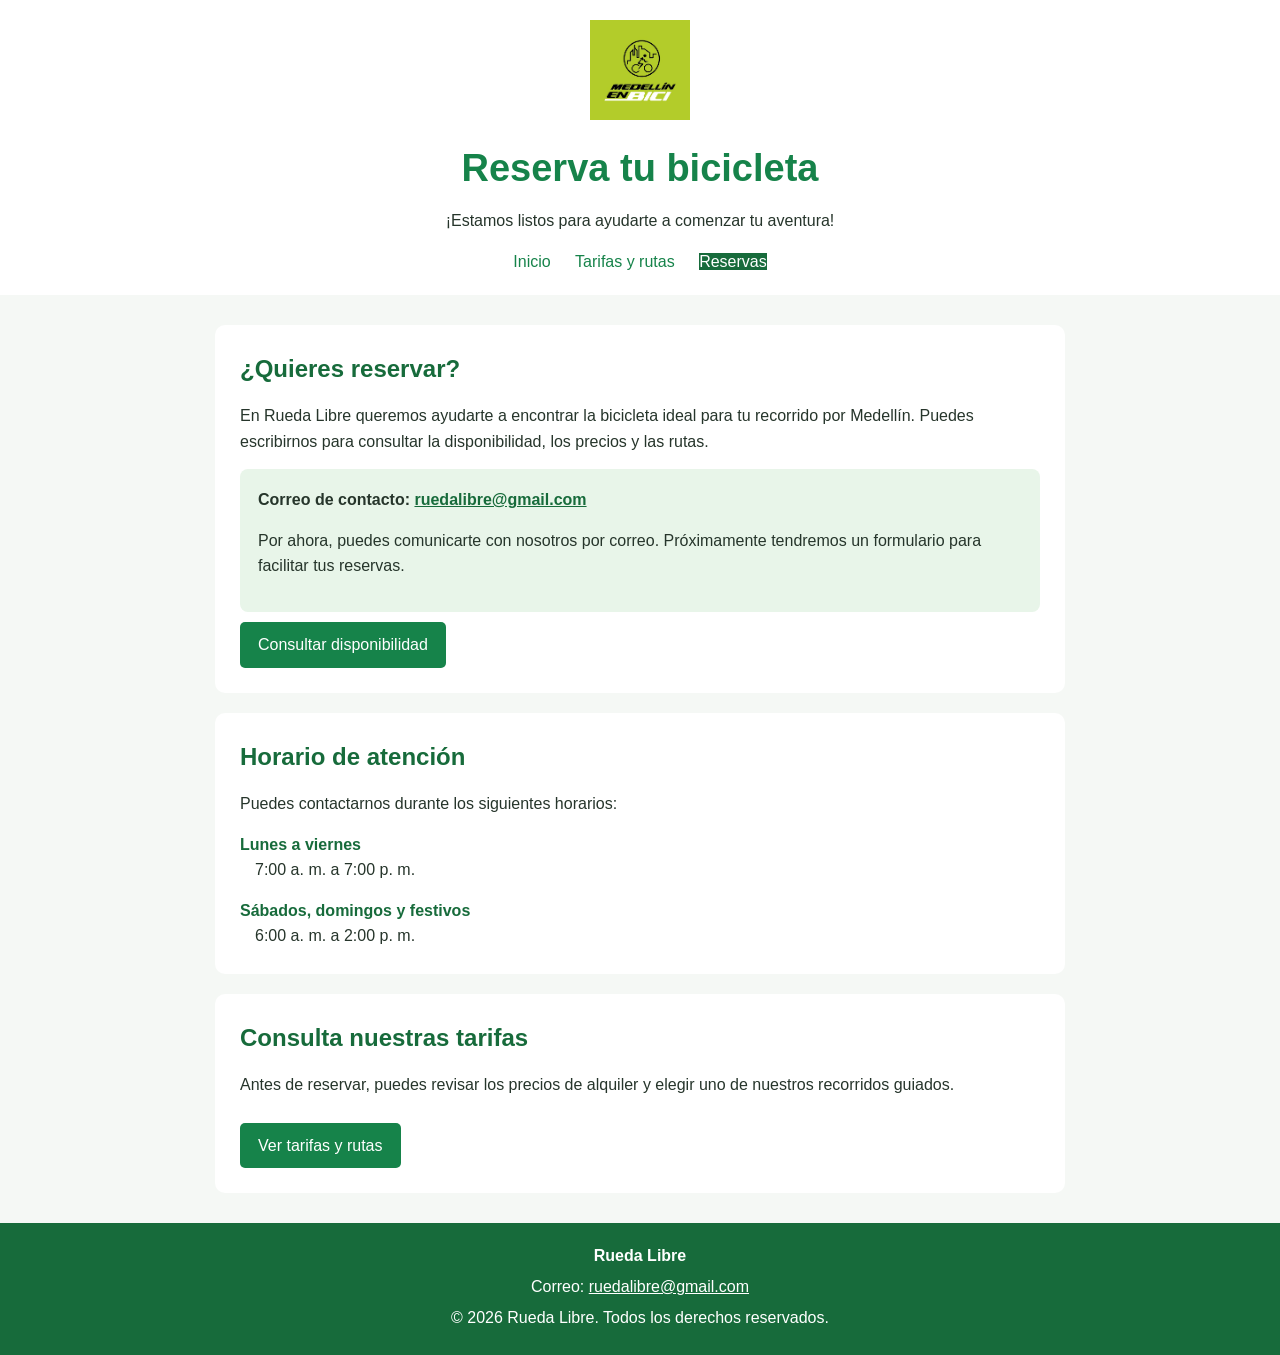
==== reservas.html @ 2fe19bf7 "Día 2 y 3" ====
<!DOCTYPE html>
<html lang="es">

<head>
    <meta charset="UTF-8">
    <meta name="viewport" content="width=device-width, initial-scale=1.0">

    <meta name="description"
        content="Consulta cómo contactar a Rueda Libre y nuestros horarios de atención para reservar una bicicleta en Medellín.">
    <link rel="stylesheet" href="css/styles.css">

    <title>Reservas | Rueda Libre</title>

</head>

<body>

    <header>
        <a href="../index.html">
            <img src="../img/logo.png"
                alt="Logo de Rueda Libre">
        </a>

        <h1>Reserva tu bicicleta</h1>

        <p>¡Estamos listos para ayudarte a comenzar tu aventura!</p>

        <nav>
            <a href="../index.html">Inicio</a>
            <a href="tarifas.html">Tarifas y rutas</a>
            <a href="reservas.html" class="reservas">Reservas</a>
        </nav>
    </header>

    <main class="pagina-reservas">

        <section>
            <h2>¿Quieres reservar?</h2>

            <p>
                En Rueda Libre queremos ayudarte a encontrar la bicicleta
                ideal para tu recorrido por Medellín. Puedes escribirnos
                para consultar la disponibilidad, los precios y las rutas.
            </p>

            <address class="contacto">
                <p>
                    <strong>Correo de contacto:</strong>
                    <a href="mailto:ruedalibre@gmail.com">
                        ruedalibre@gmail.com
                    </a>
                </p>

                <p>
                    Por ahora, puedes comunicarte con nosotros por correo.
                    Próximamente tendremos un formulario para facilitar
                    tus reservas.
                </p>
            </address>

            <a class="boton" href="mailto:ruedalibre@gmail.com">
                Consultar disponibilidad
            </a>
        </section>

        <section>
            <h2>Horario de atención</h2>

            <p>
                Puedes contactarnos durante los siguientes horarios:
            </p>

            <dl>
                <dt>Lunes a viernes</dt>
                <dd>7:00 a. m. a 7:00 p. m.</dd>

                <dt>Sábados, domingos y festivos</dt>
                <dd>6:00 a. m. a 2:00 p. m.</dd>
            </dl>
        </section>

        <section>
            <h2>Consulta nuestras tarifas</h2>

            <p>
                Antes de reservar, puedes revisar los precios de alquiler
                y elegir uno de nuestros recorridos guiados.
            </p>

            <a class="boton" href="tarifas.html">
                Ver tarifas y rutas
            </a>
        </section>

    </main>

    <footer>
        <p><strong>Rueda Libre</strong></p>

        <p>
            Correo:
            <a href="mailto:ruedalibre@gmail.com">
                ruedalibre@gmail.com
            </a>
        </p>

        <p>© 2026 Rueda Libre. Todos los derechos reservados.</p>
    </footer>

</body>

</html>
---- css/styles.css ----
/* =========================
   ESTILOS GENERALES
========================= */

* {
    margin: 0;
    padding: 0;
    box-sizing: border-box;
}

body {
    font-family: Arial, sans-serif;
    background-color: #f5f8f5;
    color: #26352b;
    line-height: 1.6;
}

/* Encabezado */

header {
    background-color: #ffffff;
    text-align: center;
    padding: 20px;
}

header img {
    width: 100px;
    height: auto;
}

header h1 {
    color: #16834a;
    font-size: 38px;
    margin: 10px 0;
}

/* Navegación */

nav {
    margin-top: 10px;
}

nav a {
    color: #16834a;
    text-decoration: none;
    margin: 10px;
}

nav a:hover {
    text-decoration: underline;
}

/* Contenido principal */

main {
    width: 90%;
    margin: 30px auto;
}

section {
    background-color: #ffffff;
    padding: 25px;
    margin: 20px auto;
    border-radius: 10px;
}

h2 {
    color: #176b3b;
    margin-bottom: 15px;
}

h3 {
    color: #287747;
    margin-top: 20px;
    margin-bottom: 10px;
}

p {
    margin-bottom: 15px;
}

/* Botones */

.boton {
    display: inline-block;
    background-color: #16834a;
    color: #ffffff;
    padding: 10px 18px;
    margin-top: 10px;
    border-radius: 5px;
    text-decoration: none;
}

.boton:hover {
    background-color: #104d2a;
}

/* Pie de página */

footer {
    background-color: #176b3b;
    color: #ffffff;
    text-align: center;
    padding: 20px;
    margin-top: 20px;
}

footer p {
    margin-bottom: 5px;
}

footer a {
    color: #ffffff;
}

/* =========================
   PÁGINA DE INICIO
========================= */

.portada {
    background-color: #dcefe1;
    text-align: center;
    padding: 30px 15px;
}

.portada img {
    width: 80%;
    max-width: 700px;
    height: auto;
    border-radius: 10px;
    margin-bottom: 15px;
}

.portada h2 {
    font-size: 30px;
}

.imagen-bici,
.imagen-ruta {
    width: 350px;
    max-width: 100%;
    height: auto;
    border-radius: 8px;
    margin: 15px 0;
}

ul,
ol {
    padding-left: 25px;
}

li {
    margin-bottom: 10px;
}

.beneficios {
    background-color: #e8f5e9;
}

#encuentranos {
    background-color: #dcefe1;
}

#encuentranos a {
    color: #176b3b;
}

/* Enlaces de navegación activos */

.inicio,
.reservas,
.tarifas {
    background-color: #176b3b;
    color: #ffffff;
}

/* =========================
   PÁGINA DE RESERVAS
========================= */

main.pagina-reservas {
    max-width: 850px;
}

.contacto {
    background-color: #e8f5e9;
    padding: 18px;
    border-radius: 8px;
    font-style: normal;
}

.contacto a {
    color: #176b3b;
    font-weight: bold;
}

dl {
    margin-top: 15px;
}

dt {
    color: #176b3b;
    font-weight: bold;
    margin-top: 15px;
}

dd {
    margin-left: 15px;
}

/* =========================
   PÁGINA DE TARIFAS
========================= */

main.pagina-tarifas {
    max-width: 1000px;
}

table {
    width: 100%;
    border-collapse: collapse;
    margin-top: 15px;
}

caption {
    font-size: 20px;
    font-weight: bold;
    color: #176b3b;
    padding: 10px;
    text-align: left;
}

th,
td {
    border: 1px solid #cbd9cd;
    padding: 12px;
    text-align: center;
}

thead {
    background-color: #176b3b;
    color: #ffffff;
}

tbody tr:nth-child(even) {
    background-color: #e8f5e9;
}

.precio {
    font-weight: bold;
    color: #176b3b;
}

.nota {
    background-color: #e8f5e9;
    padding: 15px;
    border-radius: 8px;
}

/* =========================
   DISEÑO RESPONSIVE
========================= */

@media (max-width: 600px) {
    header h1 {
        font-size: 30px;
    }

    nav a {
        display: inline-block;
        margin: 5px;
    }

    main {
        width: 92%;
    }

    section {
        padding: 18px;
    }

    .portada img {
        width: 100%;
    }

    main.pagina-inicio section {
        width: auto;
        margin: 15px;
        padding: 18px;
    }

    main.pagina-reservas {
        width: 92%;
    }

    main.pagina-tarifas {
        width: 95%;
    }

    main.pagina-tarifas section {
        padding: 10px;
        overflow-x: auto;
    }

    main.pagina-tarifas table {
        min-width: 500px;
    }
}
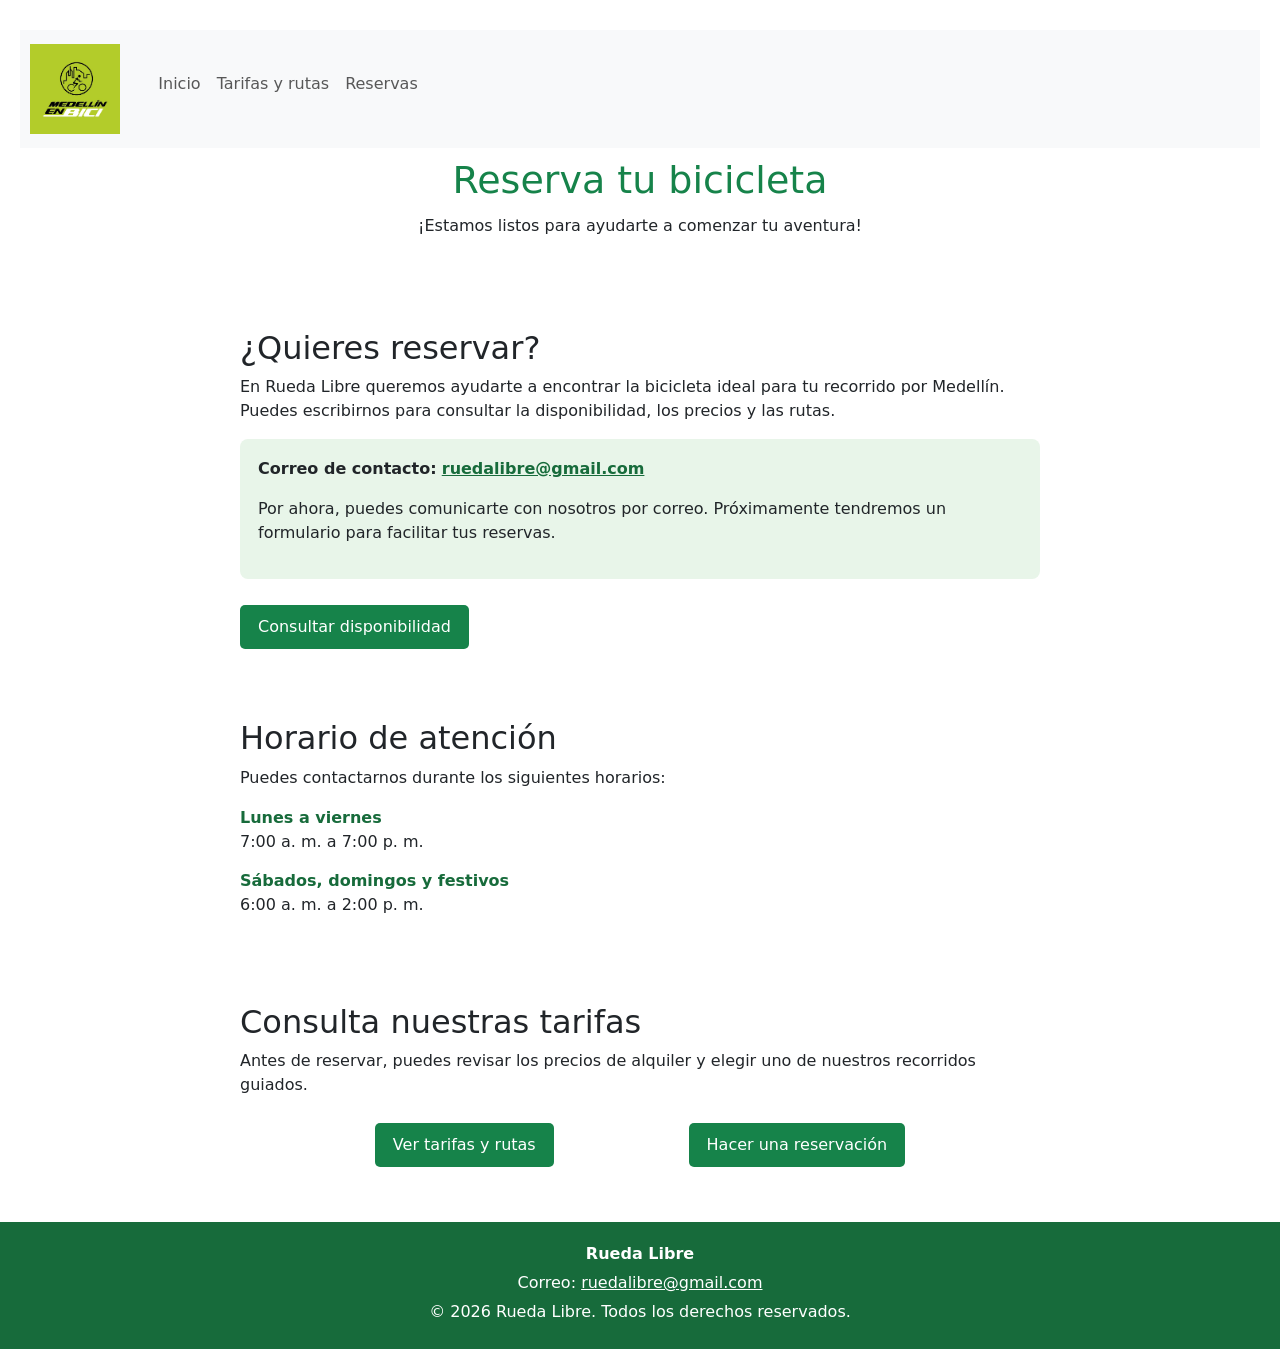
==== commit 5e567029: "Finalización Día 3: Bootstrap" ====
--- a/reservas.html
+++ b/reservas.html
@@ -9,6 +9,7 @@
     <meta name="description"
         content="Consulta cómo contactar a Rueda Libre y nuestros horarios de atención para reservar una bicicleta en Medellín.">
     <link rel="stylesheet" href="css/styles.css">
+    <link rel="stylesheet" href="https://cdn.jsdelivr.net/npm/bootstrap@5.3.8/dist/css/bootstrap.min.css">
 
     <title>Reservas | Rueda Libre</title>
 
@@ -17,20 +18,28 @@
 <body>
 
     <header>
-        <a href="../index.html">
-            <img src="../img/logo.png"
+        <nav class="navbar navbar-expand-lg bg-body-tertiary">
+            <a href="index.html">
+                <img src="../img/logo.png"
                 alt="Logo de Rueda Libre">
-        </a>
-
+            </a>
+            <div class="container-fluid">
+                <button class="navbar-toggler" type="button" data-bs-toggle="collapse" data-bs-target="#navbarNav" aria-controls="navbarNav" aria-expanded="false" aria-label="Toggle navigation">
+                <span class="navbar-toggler-icon"></span>
+                </button>
+                <div class="collapse navbar-collapse" id="navbarNav">
+                <ul class="navbar-nav">
+                    <li class="nav-item"><a href="index.html" class="nav-link">Inicio</a></li>
+                    <li class="nav-item"><a href="tarifas.html" class="nav-link">Tarifas y rutas</a></li>
+                    <li class="nav-item"><a href="reservas.html" class="nav-link">Reservas</a></li>
+                </ul>
+                </div>
+            </div>
+        </nav>
+        
         <h1>Reserva tu bicicleta</h1>
 
         <p>¡Estamos listos para ayudarte a comenzar tu aventura!</p>
-
-        <nav>
-            <a href="../index.html">Inicio</a>
-            <a href="tarifas.html">Tarifas y rutas</a>
-            <a href="reservas.html" class="reservas">Reservas</a>
-        </nav>
     </header>
 
     <main class="pagina-reservas">
@@ -87,10 +96,74 @@
                 Antes de reservar, puedes revisar los precios de alquiler
                 y elegir uno de nuestros recorridos guiados.
             </p>
+            <div class="botones">
+                <button class="boton">
+                    Ver tarifas y rutas
+                </button>
+                
+                <button class="boton" data-bs-toggle="modal" data-bs-target="#exampleModal">
+                    Hacer una reservación
+                </button>
+            </div>
 
-            <a class="boton" href="tarifas.html">
-                Ver tarifas y rutas
-            </a>
+            <div class="modal fade" id="exampleModal" tabindex="-1">
+
+                <div class="modal-dialog modal-dialog-centered">
+
+                    <div class="modal-content">
+
+                        <div class="modal-header">
+                            <h1 class="modal-title fs-5">
+                                Reservación
+                            </h1>
+
+                            <button type="button"
+                                class="btn-close"
+                                data-bs-dismiss="modal"
+                                aria-label="Cerrar">
+                            </button>
+                        </div>
+
+                        <div class="modal-body">
+                            <label for="">Fecha</label>
+                            <input type="date" class="form-control">
+                            <label for="">Tipo de Bicicleta</label>
+                            <select name="" id="" class="form-select">
+                                <option value="">Urbana</option>
+                                <option value="">Montaña</option>
+                                <option value="">Eléctrica</option>
+                            </select>
+                            <label for="">Recorrido</label>
+                            <select name="" id="" class="form-select">
+                                <option value="">Rio y parques</option>
+                                <option value="">Sabores del barrio</option>
+                                <option value="">Reto las Palmas</option>
+                            </select>
+                            <label for="">Cantidad de personas</label>
+                            <input type="number" name="" id="" class="form-control">
+                            <label for="">Comentarios</label>
+                            <textarea name="" id="" class="form-control"></textarea>
+                        </div>
+
+                        <div class="modal-footer">
+                            <button type="button"
+                                class="btn btn-secondary"
+                                data-bs-dismiss="modal">
+                                Cerrar
+                            </button>
+
+                            <button type="button"
+                                class="btn btn-success">
+                                Reservar
+                            </button>
+                        </div>
+
+                    </div>
+
+                </div>
+
+            </div>
+            
         </section>
 
     </main>
@@ -108,6 +181,7 @@
         <p>© 2026 Rueda Libre. Todos los derechos reservados.</p>
     </footer>
 
+    <script src="https://cdn.jsdelivr.net/npm/bootstrap@5.3.8/dist/js/bootstrap.bundle.min.js"></script>
 </body>
 
 </html>
--- a/css/styles.css
+++ b/css/styles.css
@@ -1,6 +1,6 @@
 
 /* =========================
-   ESTILOS GENERALES
+   1. ESTILOS GENERALES
 ========================= */
 
 * {
@@ -16,79 +16,114 @@
     line-height: 1.6;
 }
 
-/* Encabezado */
+img {
+    max-width: 100%;
+    height: auto;
+}
+
+h2 {
+    color: #176b3b;
+    margin-bottom: 1rem;
+}
+
+h3 {
+    color: #287747;
+    margin-top: 1.25rem;
+    margin-bottom: 0.625rem;
+}
+
+p {
+    margin-bottom: 0.9375rem;
+}
+
+ul,
+ol {
+    padding-left: 1.5625rem;
+}
+
+li {
+    margin-bottom: 0.625rem;
+}
+
+/* =========================
+   2. ENCABEZADO Y NAVEGACIÓN
+========================= */
 
 header {
     background-color: #ffffff;
     text-align: center;
-    padding: 20px;
-}
-
-header img {
-    width: 100px;
-    height: auto;
+    padding: 1.25rem;
 }
 
 header h1 {
     color: #16834a;
-    font-size: 38px;
-    margin: 10px 0;
-}
-
-/* Navegación */
+    font-size: clamp(1.75rem, 4vw, 2.375rem);
+    margin: 0.625rem 0;
+}
+
+header img {
+    width: 6.25rem;
+    height: auto;
+}
 
 nav {
-    margin-top: 10px;
+    display: flex;
+    flex-wrap: wrap;
+    justify-content: center;
+    gap: 0.5rem;
+    margin-top: 0.625rem;
 }
 
 nav a {
     color: #16834a;
     text-decoration: none;
-    margin: 10px;
+    padding: 0.375rem 0.625rem;
+    border-radius: 0.3125rem;
 }
 
 nav a:hover {
     text-decoration: underline;
 }
 
-/* Contenido principal */
+/* =========================
+   3. CONTENIDO PRINCIPAL
+========================= */
 
 main {
-    width: 90%;
-    margin: 30px auto;
+    width: min(92%, 75rem);
+    margin: 1.875rem auto;
 }
 
 section {
     background-color: #ffffff;
-    padding: 25px;
-    margin: 20px auto;
-    border-radius: 10px;
-}
-
-h2 {
-    color: #176b3b;
-    margin-bottom: 15px;
-}
-
-h3 {
-    color: #287747;
-    margin-top: 20px;
-    margin-bottom: 10px;
-}
-
-p {
-    margin-bottom: 15px;
-}
-
-/* Botones */
+    padding: clamp(1rem, 3vw, 1.5625rem);
+    margin: 1.25rem auto;
+    border-radius: 0.625rem;
+}
+
+/* =========================
+   4. SERVICIOS
+========================= */
+
+.cards {
+    display: flex;
+    flex-wrap: wrap;
+    gap: 1rem;
+    align-items: stretch;
+}
+
+/* =========================
+   5. BOTONES Y ENLACES
+========================= */
 
 .boton {
+    border: none;
     display: inline-block;
     background-color: #16834a;
-    color: #ffffff;
-    padding: 10px 18px;
-    margin-top: 10px;
-    border-radius: 5px;
+    margin-top: 0.625rem;
+    border-radius: 0.3125rem;
+    padding: 0.625rem 1.125rem;
+    color: #ffffff;
     text-decoration: none;
 }
 
@@ -96,18 +131,20 @@
     background-color: #104d2a;
 }
 
-/* Pie de página */
+/* =========================
+   6. PIE DE PÁGINA
+========================= */
 
 footer {
     background-color: #176b3b;
     color: #ffffff;
     text-align: center;
-    padding: 20px;
-    margin-top: 20px;
+    padding: 1.25rem;
+    margin-top: 1.25rem;
 }
 
 footer p {
-    margin-bottom: 5px;
+    margin-bottom: 0.3125rem;
 }
 
 footer a {
@@ -115,43 +152,35 @@
 }
 
 /* =========================
-   PÁGINA DE INICIO
+   7. PÁGINA DE INICIO
 ========================= */
 
 .portada {
     background-color: #dcefe1;
     text-align: center;
-    padding: 30px 15px;
+    padding: clamp(1.25rem, 4vw, 1.875rem);
 }
 
 .portada img {
+    display: block;
     width: 80%;
-    max-width: 700px;
+    max-width: 43.75rem;
     height: auto;
-    border-radius: 10px;
-    margin-bottom: 15px;
+    border-radius: 0.625rem;
+    margin: 0 auto 0.9375rem;
 }
 
 .portada h2 {
-    font-size: 30px;
+    font-size: clamp(1.5rem, 3.5vw, 1.875rem);
 }
 
 .imagen-bici,
 .imagen-ruta {
-    width: 350px;
-    max-width: 100%;
+    display: block;
+    width: min(100%, 21.875rem);
     height: auto;
-    border-radius: 8px;
-    margin: 15px 0;
-}
-
-ul,
-ol {
-    padding-left: 25px;
-}
-
-li {
-    margin-bottom: 10px;
+    border-radius: 0.5rem;
+    margin: 0.9375rem 0;
 }
 
 .beneficios {
@@ -176,17 +205,17 @@
 }
 
 /* =========================
-   PÁGINA DE RESERVAS
+   8. PÁGINA DE RESERVAS
 ========================= */
 
 main.pagina-reservas {
-    max-width: 850px;
+    max-width: 53.125rem;
 }
 
 .contacto {
     background-color: #e8f5e9;
-    padding: 18px;
-    border-radius: 8px;
+    padding: 1.125rem;
+    border-radius: 0.5rem;
     font-style: normal;
 }
 
@@ -196,45 +225,45 @@
 }
 
 dl {
-    margin-top: 15px;
+    margin-top: 0.9375rem;
 }
 
 dt {
     color: #176b3b;
     font-weight: bold;
-    margin-top: 15px;
+    margin-top: 0.9375rem;
 }
 
 dd {
-    margin-left: 15px;
-}
-
-/* =========================
-   PÁGINA DE TARIFAS
+    margin-left: 0.9375rem;
+}
+
+/* =========================
+   9. PÁGINA DE TARIFAS
 ========================= */
 
 main.pagina-tarifas {
-    max-width: 1000px;
+    max-width: 62.5rem;
 }
 
 table {
     width: 100%;
     border-collapse: collapse;
-    margin-top: 15px;
+    margin-top: 0.9375rem;
 }
 
 caption {
-    font-size: 20px;
+    font-size: 1.25rem;
     font-weight: bold;
     color: #176b3b;
-    padding: 10px;
+    padding: 0.625rem;
     text-align: left;
 }
 
 th,
 td {
     border: 1px solid #cbd9cd;
-    padding: 12px;
+    padding: 0.75rem;
     text-align: center;
 }
 
@@ -254,30 +283,38 @@
 
 .nota {
     background-color: #e8f5e9;
-    padding: 15px;
-    border-radius: 8px;
-}
-
-/* =========================
-   DISEÑO RESPONSIVE
-========================= */
-
-@media (max-width: 600px) {
-    header h1 {
-        font-size: 30px;
+    padding: 0.9375rem;
+    border-radius: 0.5rem;
+}
+
+.botones {
+    display: flex;
+    justify-content: space-evenly;
+}
+
+/* =========================
+   10. DISEÑO RESPONSIVE
+========================= */
+
+/* Pantallas pequeñas */
+
+@media (max-width: 37.5rem) {
+    main {
+        width: 94%;
+        margin: 1rem auto;
+    }
+
+    section {
+        padding: 1rem;
+        margin: 0.9375rem auto;
+    }
+
+    nav {
+        gap: 0.25rem;
     }
 
     nav a {
-        display: inline-block;
-        margin: 5px;
-    }
-
-    main {
-        width: 92%;
-    }
-
-    section {
-        padding: 18px;
+        padding: 0.375rem 0.5rem;
     }
 
     .portada img {
@@ -286,24 +323,23 @@
 
     main.pagina-inicio section {
         width: auto;
-        margin: 15px;
-        padding: 18px;
+        margin: 0.9375rem 0;
+        padding: 1rem;
     }
 
     main.pagina-reservas {
-        width: 92%;
+        width: 94%;
     }
 
     main.pagina-tarifas {
-        width: 95%;
+        width: 96%;
     }
 
     main.pagina-tarifas section {
-        padding: 10px;
         overflow-x: auto;
     }
 
     main.pagina-tarifas table {
-        min-width: 500px;
+        min-width: 31.25rem;
     }
 }
